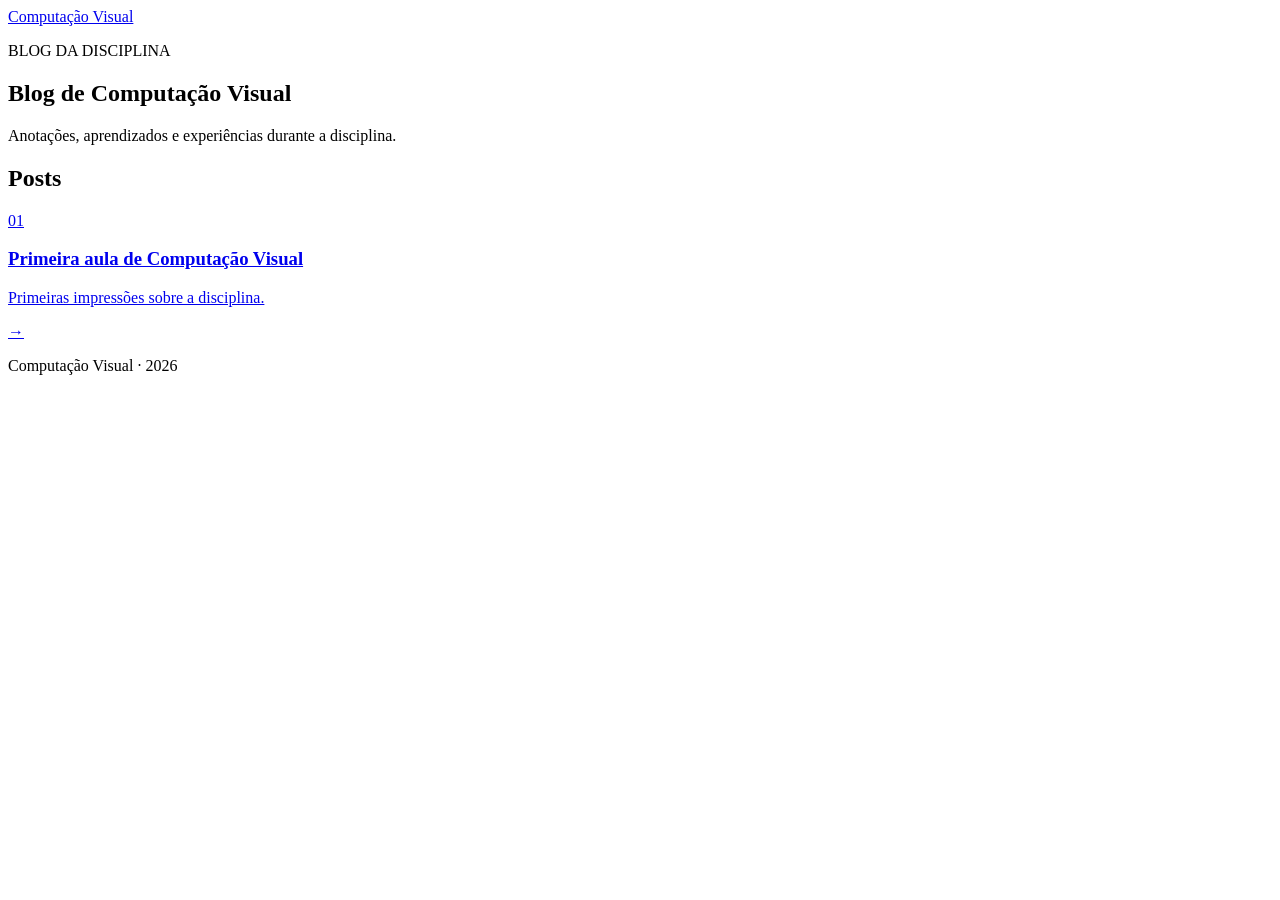
==== index.html @ 8c82c548 "improve post design" ====
<!DOCTYPE html>
<html lang="pt-BR">

<head>
    <meta charset="UTF-8">
    <meta name="viewport" content="width=device-width, initial-scale=1.0">

    <title>Blog Computação Visual</title>

    <link rel="stylesheet" href="style.css">
</head>

<body>

    <header>
        <div class="container">
            <a href="index.html" class="logo">
                Computação Visual
            </a>
        </div>
    </header>

    <main class="container">

        <section class="intro">
            <p class="label">BLOG DA DISCIPLINA</p>

            <h1>Blog de Computação Visual</h1>

            <p class="description">
                Anotações, aprendizados e experiências durante a disciplina.
            </p>
        </section>

        <section class="posts">

            <h2>Posts</h2>

            <a href="Posts/post1.html" class="post">

                <span class="number">01</span>

                <div class="post-info">
                    <h3>Primeira aula de Computação Visual</h3>
                    <p>Primeiras impressões sobre a disciplina.</p>
                </div>

                <span class="arrow">→</span>

            </a>

        </section>

    </main>

    <footer class="container">
        <p>Computação Visual · 2026</p>
    </footer>

</body>

</html>
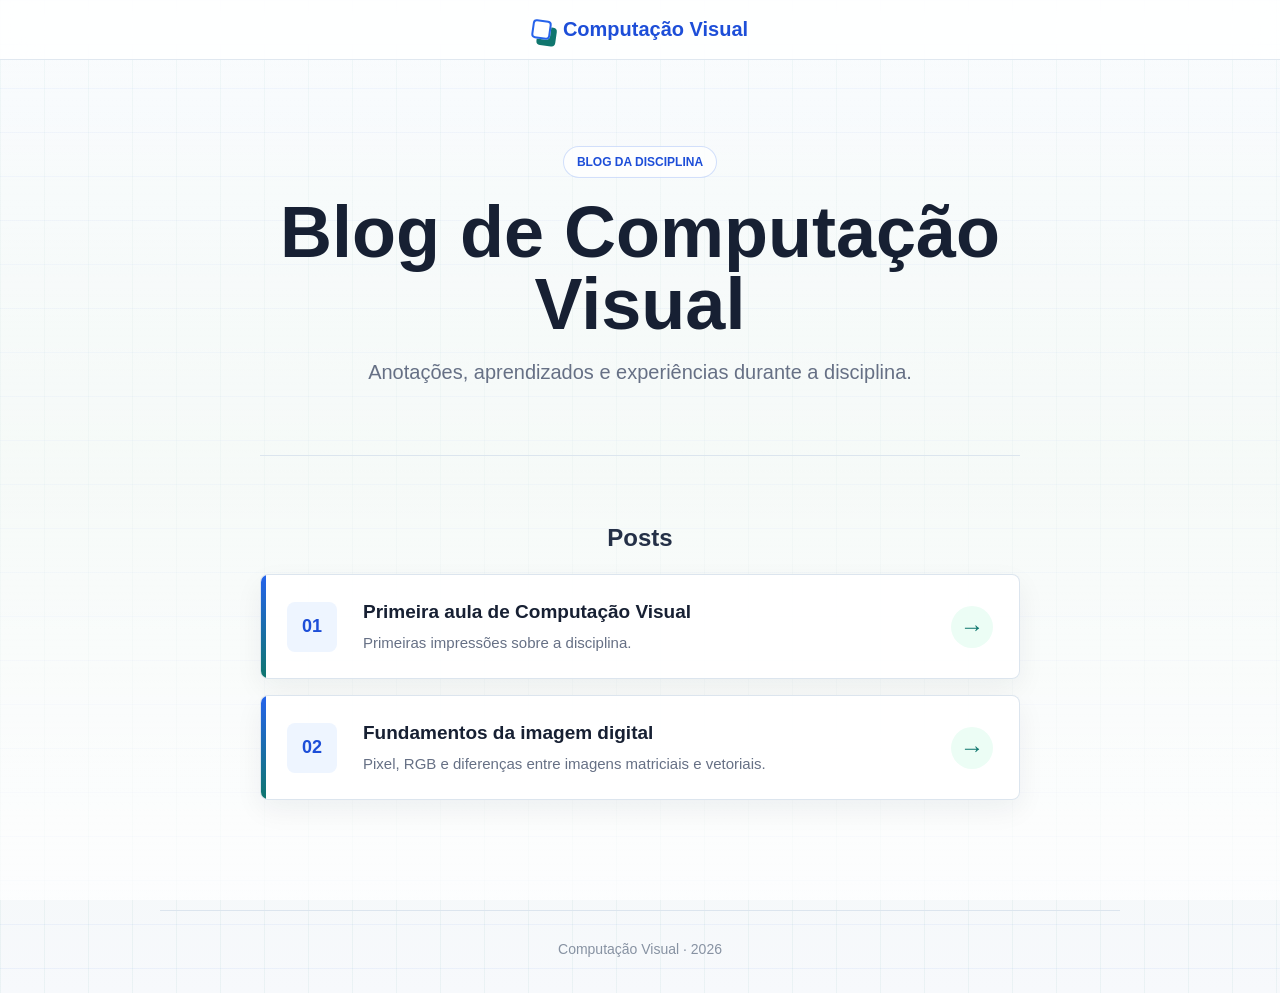
==== commit 409b92fb: "create second post" ====
--- a/index.html
+++ b/index.html
@@ -49,6 +49,19 @@
 
             </a>
 
+            <a href="Posts/post2.html" class="post">
+
+                <span class="number">02</span>
+
+                <div class="post-info">
+                    <h3>Fundamentos da imagem digital</h3>
+                    <p>Pixel, RGB e diferenças entre imagens matriciais e vetoriais.</p>
+                </div>
+
+                <span class="arrow">→</span>
+
+            </a>
+
         </section>
 
     </main>
@@ -59,4 +72,4 @@
 
 </body>
 
-</html>+</html>
--- a/style.css
+++ b/style.css
@@ -0,0 +1,377 @@
+* {
+    box-sizing: border-box;
+}
+
+:root {
+    --bg: #f4f7fb;
+    --surface: #ffffff;
+    --surface-soft: #f8fafc;
+    --text: #172033;
+    --muted: #667085;
+    --line: #dbe4ee;
+    --accent: #2563eb;
+    --accent-strong: #1d4ed8;
+    --accent-alt: #0f766e;
+    --shadow: 0 18px 45px rgba(23, 32, 51, 0.1);
+}
+
+html {
+    scroll-behavior: smooth;
+}
+
+body {
+    margin: 0;
+    min-height: 100vh;
+    font-family: "Segoe UI", Arial, Helvetica, sans-serif;
+    background:
+        linear-gradient(rgba(37, 99, 235, 0.055) 1px, transparent 1px),
+        linear-gradient(90deg, rgba(15, 118, 110, 0.05) 1px, transparent 1px),
+        linear-gradient(180deg, #f8fbff 0%, #eef6f2 48%, #f7f9fc 100%);
+    background-size: 44px 44px, 44px 44px, auto;
+    color: var(--text);
+}
+
+body::before {
+    content: "";
+    position: fixed;
+    inset: 0;
+    pointer-events: none;
+    background: linear-gradient(180deg, rgba(255, 255, 255, 0.2), rgba(255, 255, 255, 0.72));
+}
+
+.container {
+    position: relative;
+    z-index: 1;
+    width: min(100% - 32px, 960px);
+    margin-inline: auto;
+}
+
+/* Cabeçalho */
+
+header {
+    position: sticky;
+    top: 0;
+    z-index: 10;
+    padding: 18px 0;
+    border-bottom: 1px solid rgba(219, 228, 238, 0.85);
+    background: rgba(255, 255, 255, 0.82);
+    backdrop-filter: blur(18px);
+}
+
+header .container {
+    display: flex;
+    justify-content: center;
+}
+
+.logo {
+    display: inline-flex;
+    align-items: center;
+    gap: 12px;
+    color: var(--accent-strong);
+    font-size: 20px;
+    font-weight: 800;
+    text-decoration: none;
+}
+
+.logo::before {
+    content: "";
+    width: 15px;
+    height: 15px;
+    border: 2px solid var(--accent);
+    border-radius: 4px;
+    box-shadow: 6px 6px 0 var(--accent-alt);
+    transform: rotate(8deg);
+}
+
+/* Introdução */
+
+main {
+    padding-top: clamp(48px, 8vw, 86px);
+}
+
+.intro {
+    max-width: 760px;
+    margin: 0 auto;
+    padding-bottom: clamp(44px, 7vw, 66px);
+    border-bottom: 1px solid rgba(219, 228, 238, 0.95);
+    text-align: center;
+}
+
+.label {
+    display: inline-flex;
+    align-items: center;
+    justify-content: center;
+    margin: 0;
+    padding: 8px 13px;
+    border: 1px solid rgba(37, 99, 235, 0.2);
+    border-radius: 999px;
+    background: rgba(255, 255, 255, 0.74);
+    color: var(--accent-strong);
+    font-size: 12px;
+    font-weight: 800;
+    letter-spacing: 0;
+}
+
+.intro h1 {
+    margin: 18px 0 16px;
+    font-size: 72px;
+    line-height: 1;
+}
+
+.description {
+    max-width: 580px;
+    margin: 0 auto;
+    color: var(--muted);
+    font-size: 20px;
+    line-height: 1.65;
+}
+
+/* Posts */
+
+.posts {
+    max-width: 760px;
+    margin: clamp(42px, 7vw, 68px) auto 0;
+}
+
+.posts h2 {
+    margin: 0 0 22px;
+    color: #243047;
+    font-size: 24px;
+    text-align: center;
+}
+
+.post {
+    position: relative;
+    display: grid;
+    grid-template-columns: auto 1fr auto;
+    align-items: center;
+    gap: clamp(16px, 3vw, 26px);
+    overflow: hidden;
+    padding: 24px 26px;
+    border: 1px solid rgba(219, 228, 238, 0.95);
+    border-radius: 8px;
+    background: rgba(255, 255, 255, 0.9);
+    box-shadow: 0 10px 28px rgba(23, 32, 51, 0.06);
+    color: inherit;
+    text-decoration: none;
+    transition: transform 0.2s ease, border-color 0.2s ease, box-shadow 0.2s ease;
+}
+
+.post::before {
+    content: "";
+    position: absolute;
+    inset: 0 auto 0 0;
+    width: 5px;
+    background: linear-gradient(180deg, var(--accent), var(--accent-alt));
+}
+
+.post:hover,
+.post:focus-visible {
+    transform: translateY(-3px);
+    border-color: rgba(37, 99, 235, 0.35);
+    box-shadow: var(--shadow);
+    outline: none;
+}
+
+.number {
+    display: grid;
+    width: 50px;
+    height: 50px;
+    place-items: center;
+    border-radius: 8px;
+    background: #eef5ff;
+    color: var(--accent-strong);
+    font-size: 18px;
+    font-weight: 800;
+}
+
+.post-info {
+    min-width: 0;
+}
+
+.post-info h3 {
+    margin: 0 0 7px;
+    font-size: 19px;
+    line-height: 1.35;
+}
+
+.post-info p {
+    margin: 0;
+    color: var(--muted);
+    font-size: 15px;
+    line-height: 1.5;
+}
+
+.arrow {
+    display: grid;
+    width: 42px;
+    height: 42px;
+    place-items: center;
+    border-radius: 999px;
+    background: #ecfdf5;
+    color: var(--accent-alt);
+    font-size: 24px;
+    transition: transform 0.2s ease, background 0.2s ease, color 0.2s ease;
+}
+
+.post:hover .arrow,
+.post:focus-visible .arrow {
+    transform: translateX(4px);
+    background: var(--accent-alt);
+    color: #ffffff;
+}
+
+.post + .post {
+    margin-top: 16px;
+}
+
+/* Rodapé */
+
+footer {
+    margin-top: clamp(70px, 10vw, 110px);
+    padding: 30px 0 36px;
+    border-top: 1px solid rgba(219, 228, 238, 0.95);
+    color: #8792a2;
+    font-size: 14px;
+    text-align: center;
+}
+
+footer p {
+    margin: 0;
+}
+
+/* Página do post */
+
+.post-page {
+    max-width: 760px;
+    margin: 0 auto;
+}
+
+.back {
+    display: inline-flex;
+    align-items: center;
+    justify-content: center;
+    margin-bottom: 38px;
+    padding: 10px 15px;
+    border: 1px solid rgba(37, 99, 235, 0.18);
+    border-radius: 999px;
+    background: rgba(255, 255, 255, 0.82);
+    color: var(--accent-strong);
+    font-size: 14px;
+    font-weight: 800;
+    text-decoration: none;
+    transition: border-color 0.2s ease, transform 0.2s ease, box-shadow 0.2s ease;
+}
+
+.back:hover,
+.back:focus-visible {
+    transform: translateY(-2px);
+    border-color: rgba(37, 99, 235, 0.35);
+    box-shadow: 0 10px 24px rgba(23, 32, 51, 0.08);
+    outline: none;
+}
+
+.post-header {
+    padding-bottom: 36px;
+    border-bottom: 1px solid rgba(219, 228, 238, 0.95);
+    text-align: center;
+}
+
+.post-header h1 {
+    margin: 18px 0 16px;
+    font-size: 56px;
+    line-height: 1.08;
+}
+
+.date {
+    margin: 0;
+    color: #8792a2;
+    font-size: 15px;
+}
+
+.post-content {
+    max-width: 700px;
+    margin: 0 auto;
+    padding-top: 14px;
+}
+
+.post-content h2 {
+    margin: 42px 0 14px;
+    padding-left: 16px;
+    border-left: 4px solid var(--accent-alt);
+    color: #243047;
+    font-size: 28px;
+    line-height: 1.25;
+}
+
+.post-content p {
+    margin: 0 0 21px;
+    color: #465267;
+    font-size: 18px;
+    line-height: 1.85;
+}
+
+.post-content em {
+    padding: 0 4px;
+    border-radius: 4px;
+    background: #e7f8f3;
+    color: #0d6b63;
+    font-style: normal;
+    font-weight: 700;
+}
+
+@media (max-width: 640px) {
+    .container {
+        width: min(100% - 24px, 960px);
+    }
+
+    header {
+        padding: 15px 0;
+    }
+
+    .logo {
+        font-size: 18px;
+    }
+
+    main {
+        padding-top: 40px;
+    }
+
+    .intro h1 {
+        font-size: 42px;
+    }
+
+    .description {
+        font-size: 17px;
+    }
+
+    .post {
+        grid-template-columns: 1fr;
+        padding: 24px 18px;
+        text-align: center;
+    }
+
+    .post::before {
+        inset: 0 0 auto 0;
+        width: auto;
+        height: 5px;
+    }
+
+    .number,
+    .arrow {
+        margin-inline: auto;
+    }
+
+    .post-header h1 {
+        font-size: 36px;
+    }
+
+    .post-content h2 {
+        padding-left: 12px;
+        font-size: 23px;
+    }
+
+    .post-content p {
+        font-size: 17px;
+    }
+}
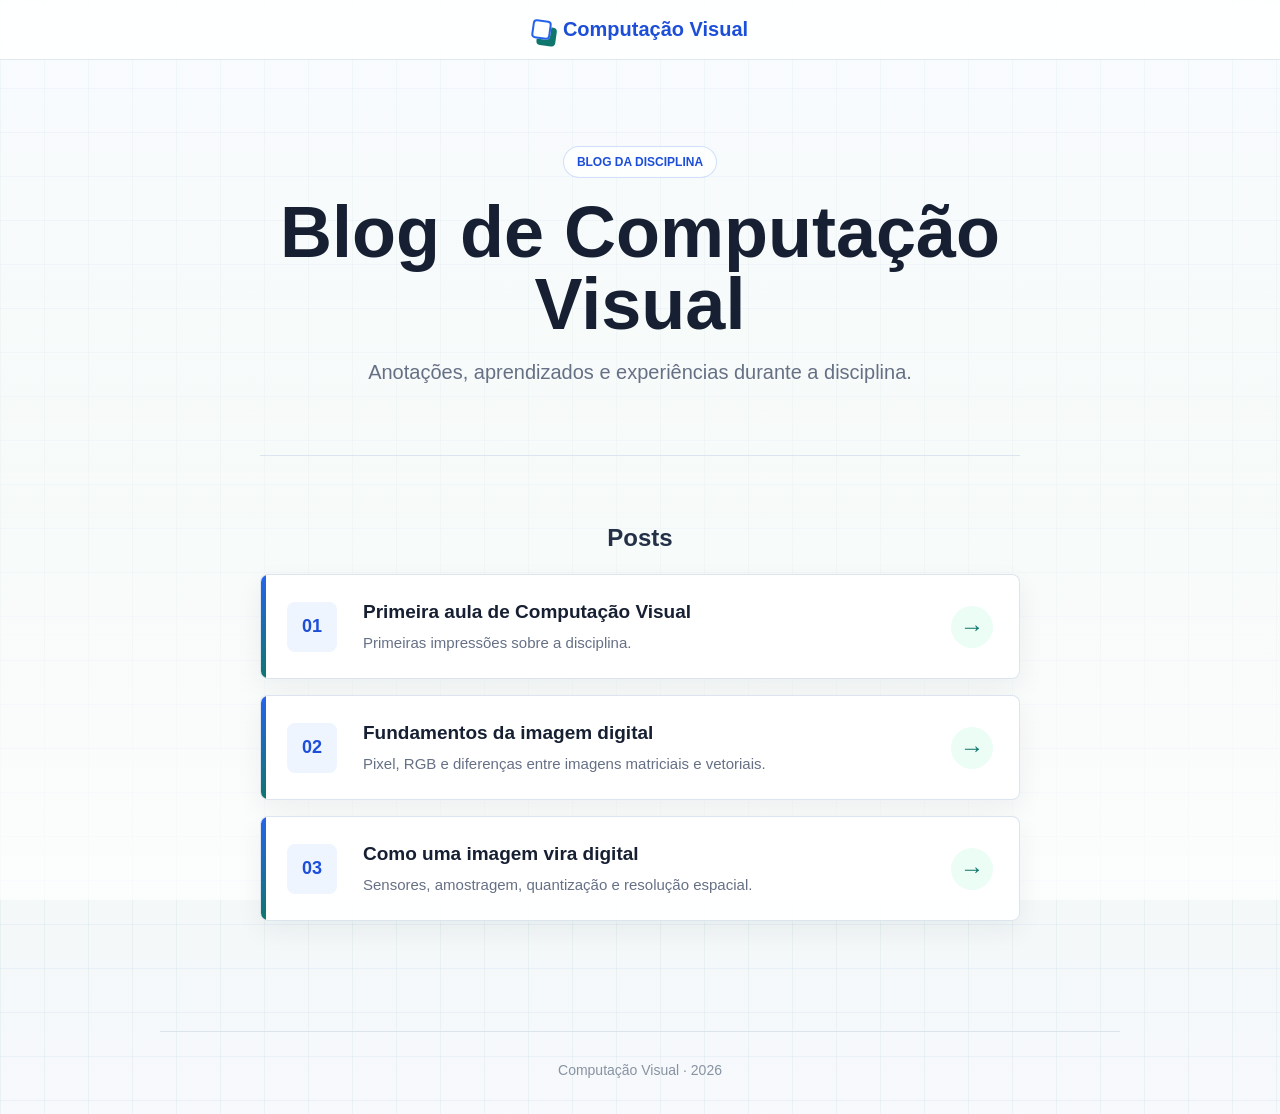
==== commit c7441cb3: "create post 3" ====
--- a/index.html
+++ b/index.html
@@ -62,6 +62,19 @@
 
             </a>
 
+            <a href="Posts/post3.html" class="post">
+
+                <span class="number">03</span>
+
+                <div class="post-info">
+                    <h3>Como uma imagem vira digital</h3>
+                    <p>Sensores, amostragem, quantização e resolução espacial.</p>
+                </div>
+
+                <span class="arrow">→</span>
+
+            </a>
+
         </section>
 
     </main>
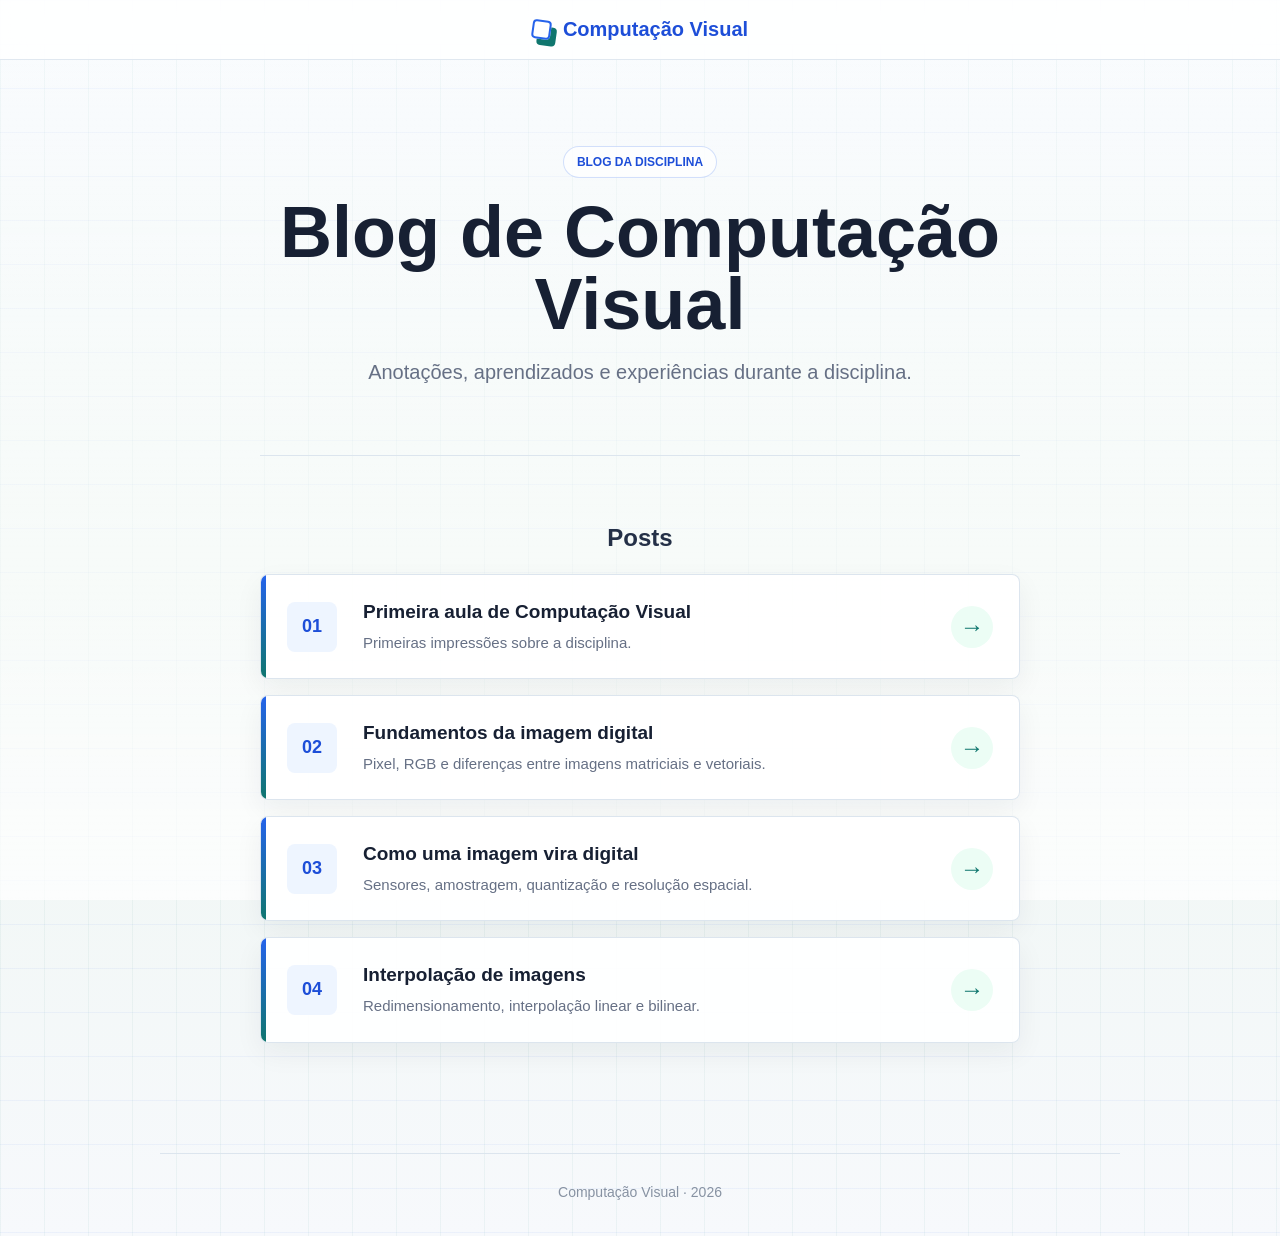
==== commit 635b864b: "create post 4" ====
--- a/index.html
+++ b/index.html
@@ -75,6 +75,19 @@
 
             </a>
 
+            <a href="Posts/post4.html" class="post">
+
+                <span class="number">04</span>
+
+                <div class="post-info">
+                    <h3>Interpolação de imagens</h3>
+                    <p>Redimensionamento, interpolação linear e bilinear.</p>
+                </div>
+
+                <span class="arrow">→</span>
+
+            </a>
+
         </section>
 
     </main>
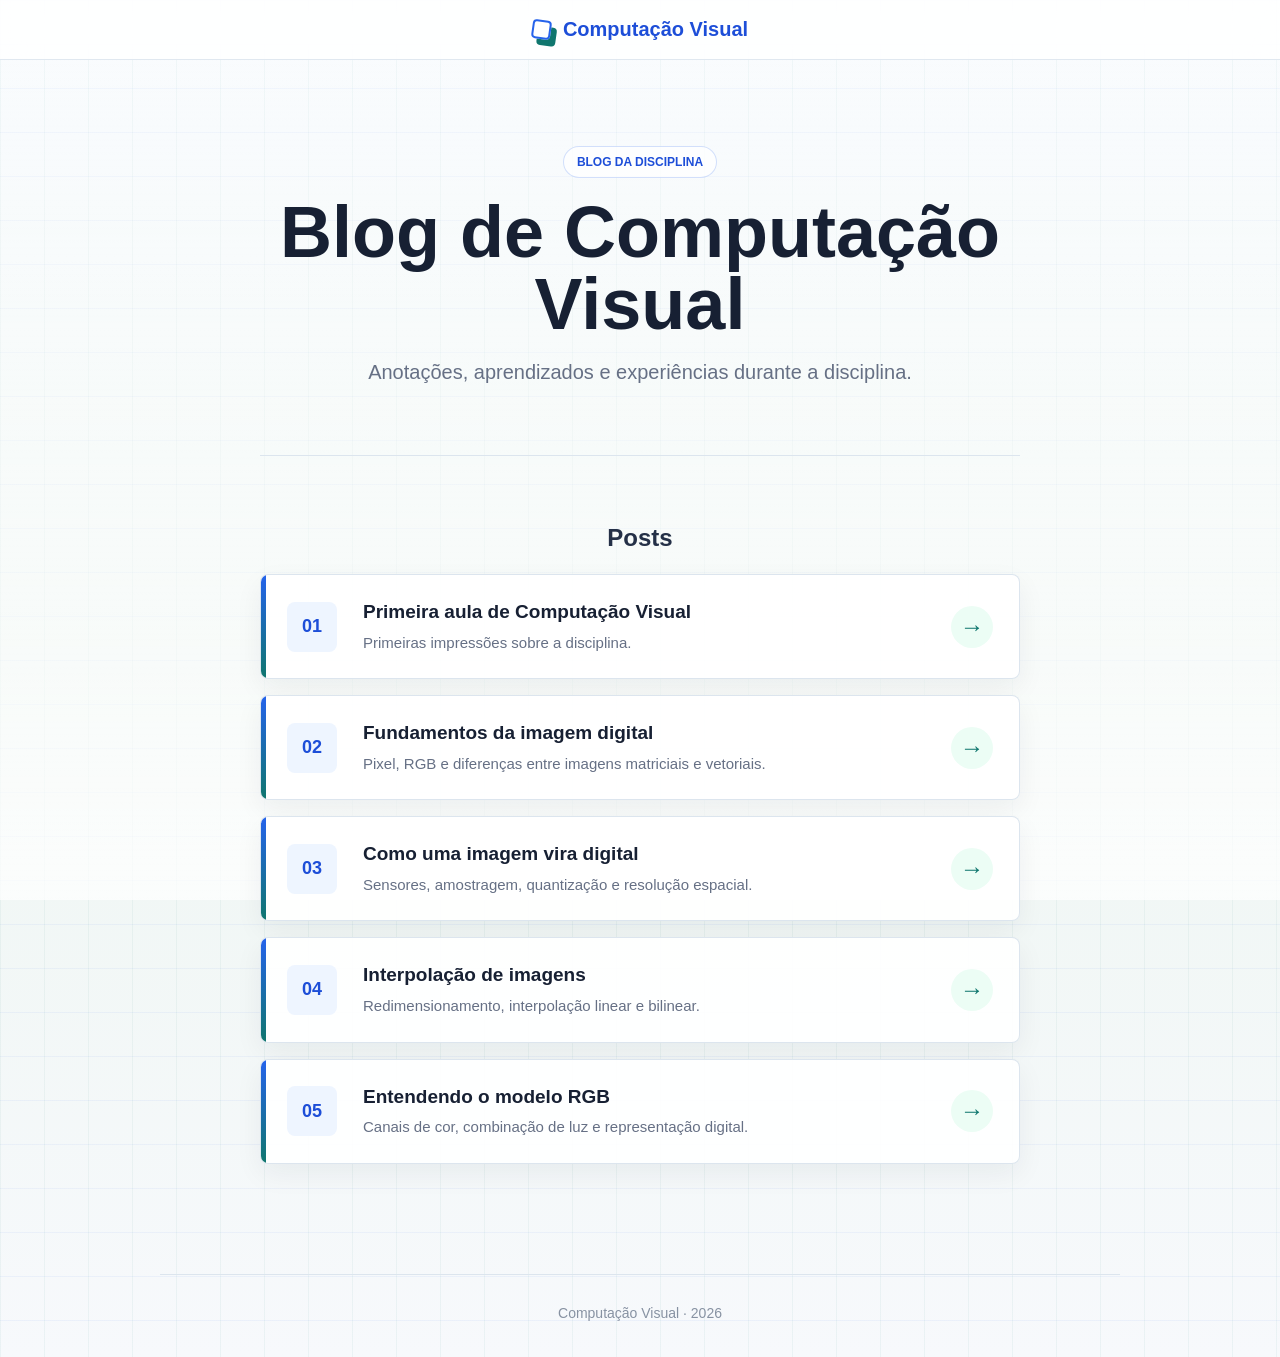
==== commit c8f8554e: "create post 5" ====
--- a/index.html
+++ b/index.html
@@ -88,6 +88,19 @@
 
             </a>
 
+            <a href="Posts/post5.html" class="post">
+
+                <span class="number">05</span>
+
+                <div class="post-info">
+                    <h3>Entendendo o modelo RGB</h3>
+                    <p>Canais de cor, combinação de luz e representação digital.</p>
+                </div>
+
+                <span class="arrow">→</span>
+
+            </a>
+
         </section>
 
     </main>
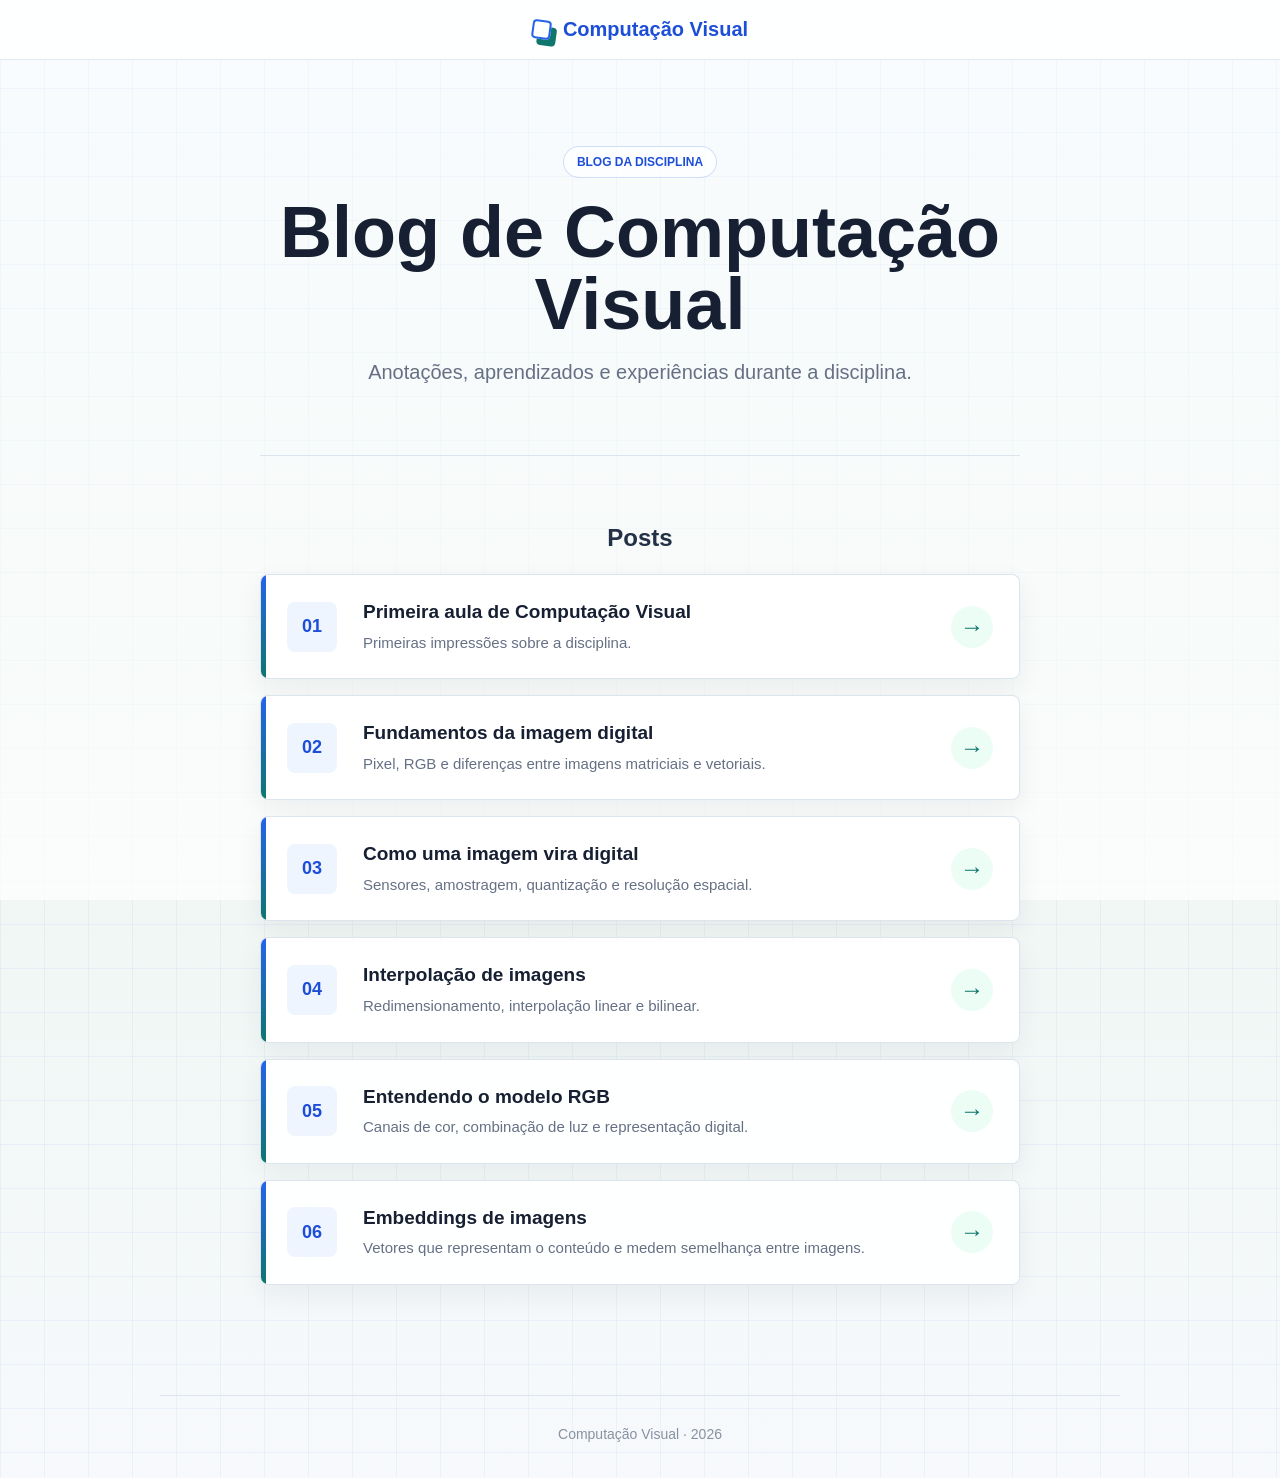
==== commit 48574357: "new ppost" ====
--- a/index.html
+++ b/index.html
@@ -101,6 +101,19 @@
 
             </a>
 
+            <a href="Posts/post6.html" class="post">
+
+                <span class="number">06</span>
+
+                <div class="post-info">
+                    <h3>Embeddings de imagens</h3>
+                    <p>Vetores que representam o conteúdo e medem semelhança entre imagens.</p>
+                </div>
+
+                <span class="arrow">→</span>
+
+            </a>
+
         </section>
 
     </main>
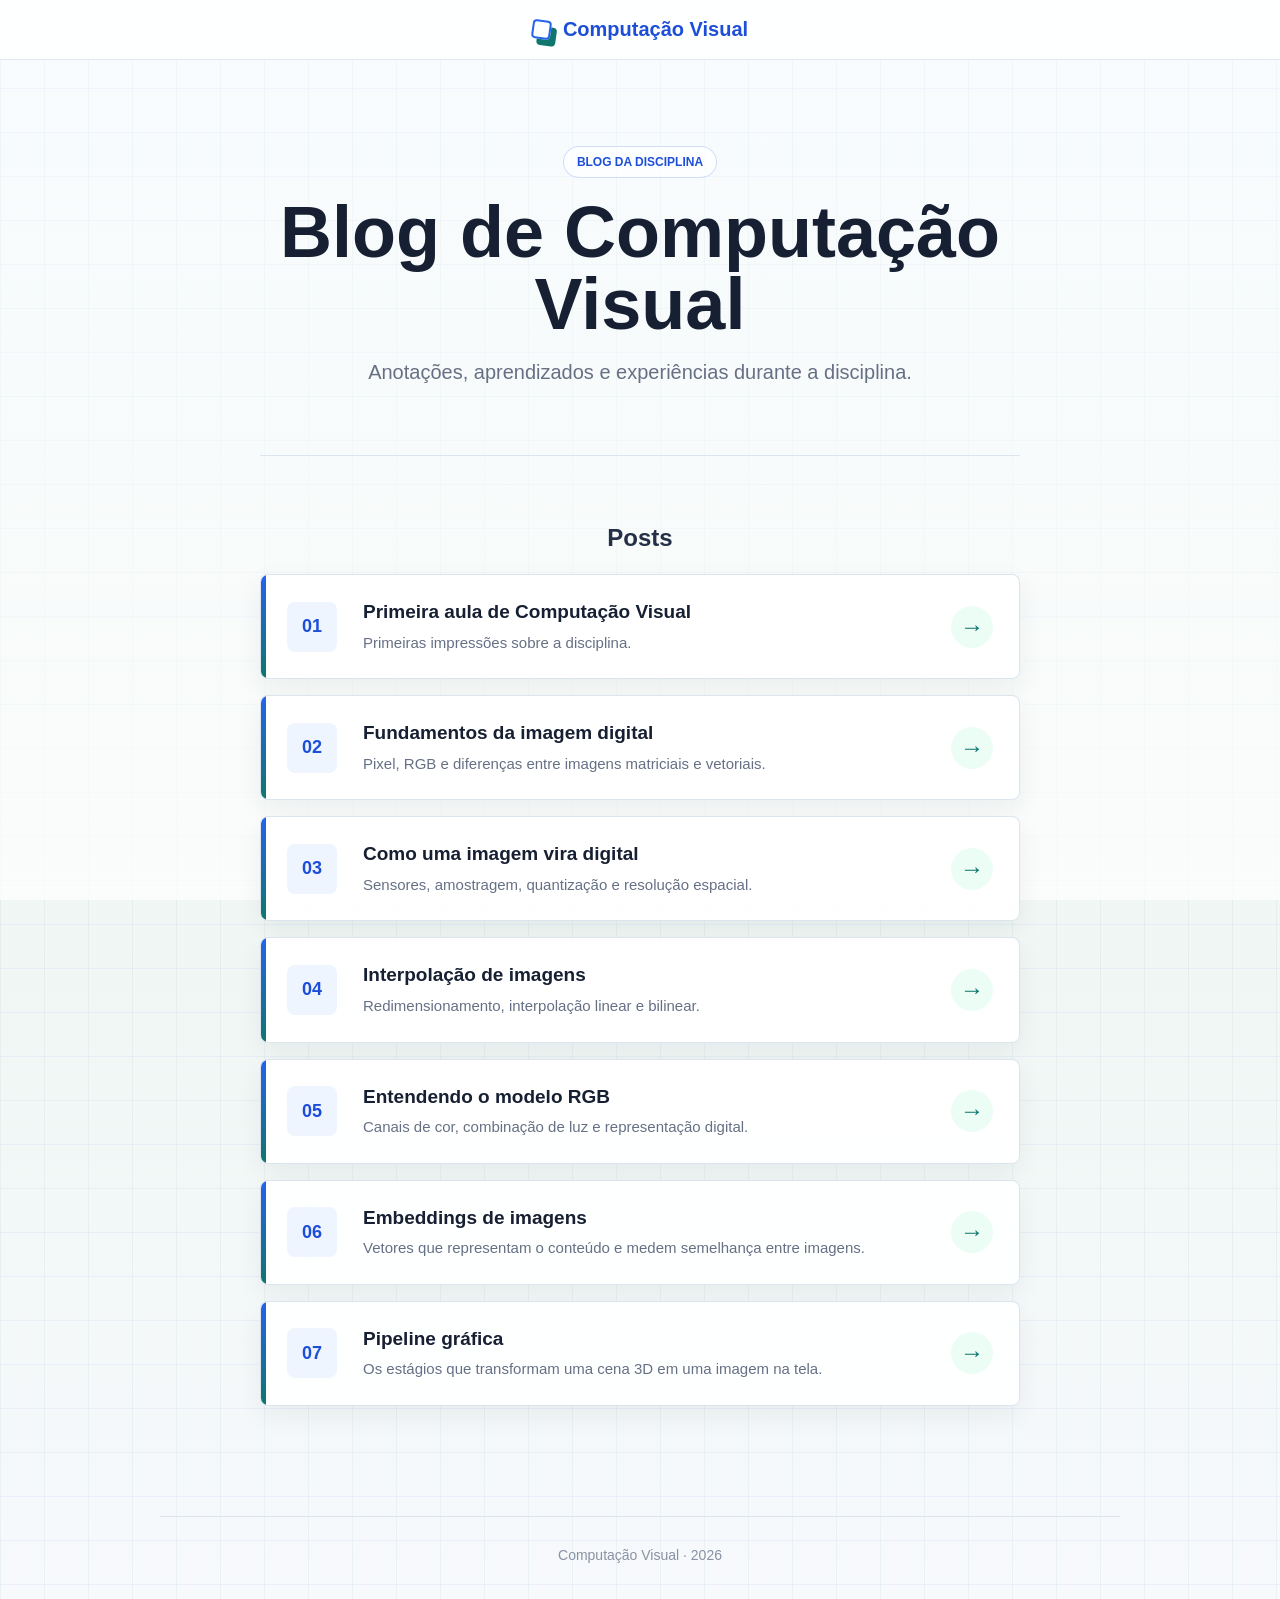
==== commit cb02104e: "new post 07" ====
--- a/index.html
+++ b/index.html
@@ -114,6 +114,19 @@
 
             </a>
 
+            <a href="Posts/post7.html" class="post">
+
+                <span class="number">07</span>
+
+                <div class="post-info">
+                    <h3>Pipeline gráfica</h3>
+                    <p>Os estágios que transformam uma cena 3D em uma imagem na tela.</p>
+                </div>
+
+                <span class="arrow">→</span>
+
+            </a>
+
         </section>
 
     </main>
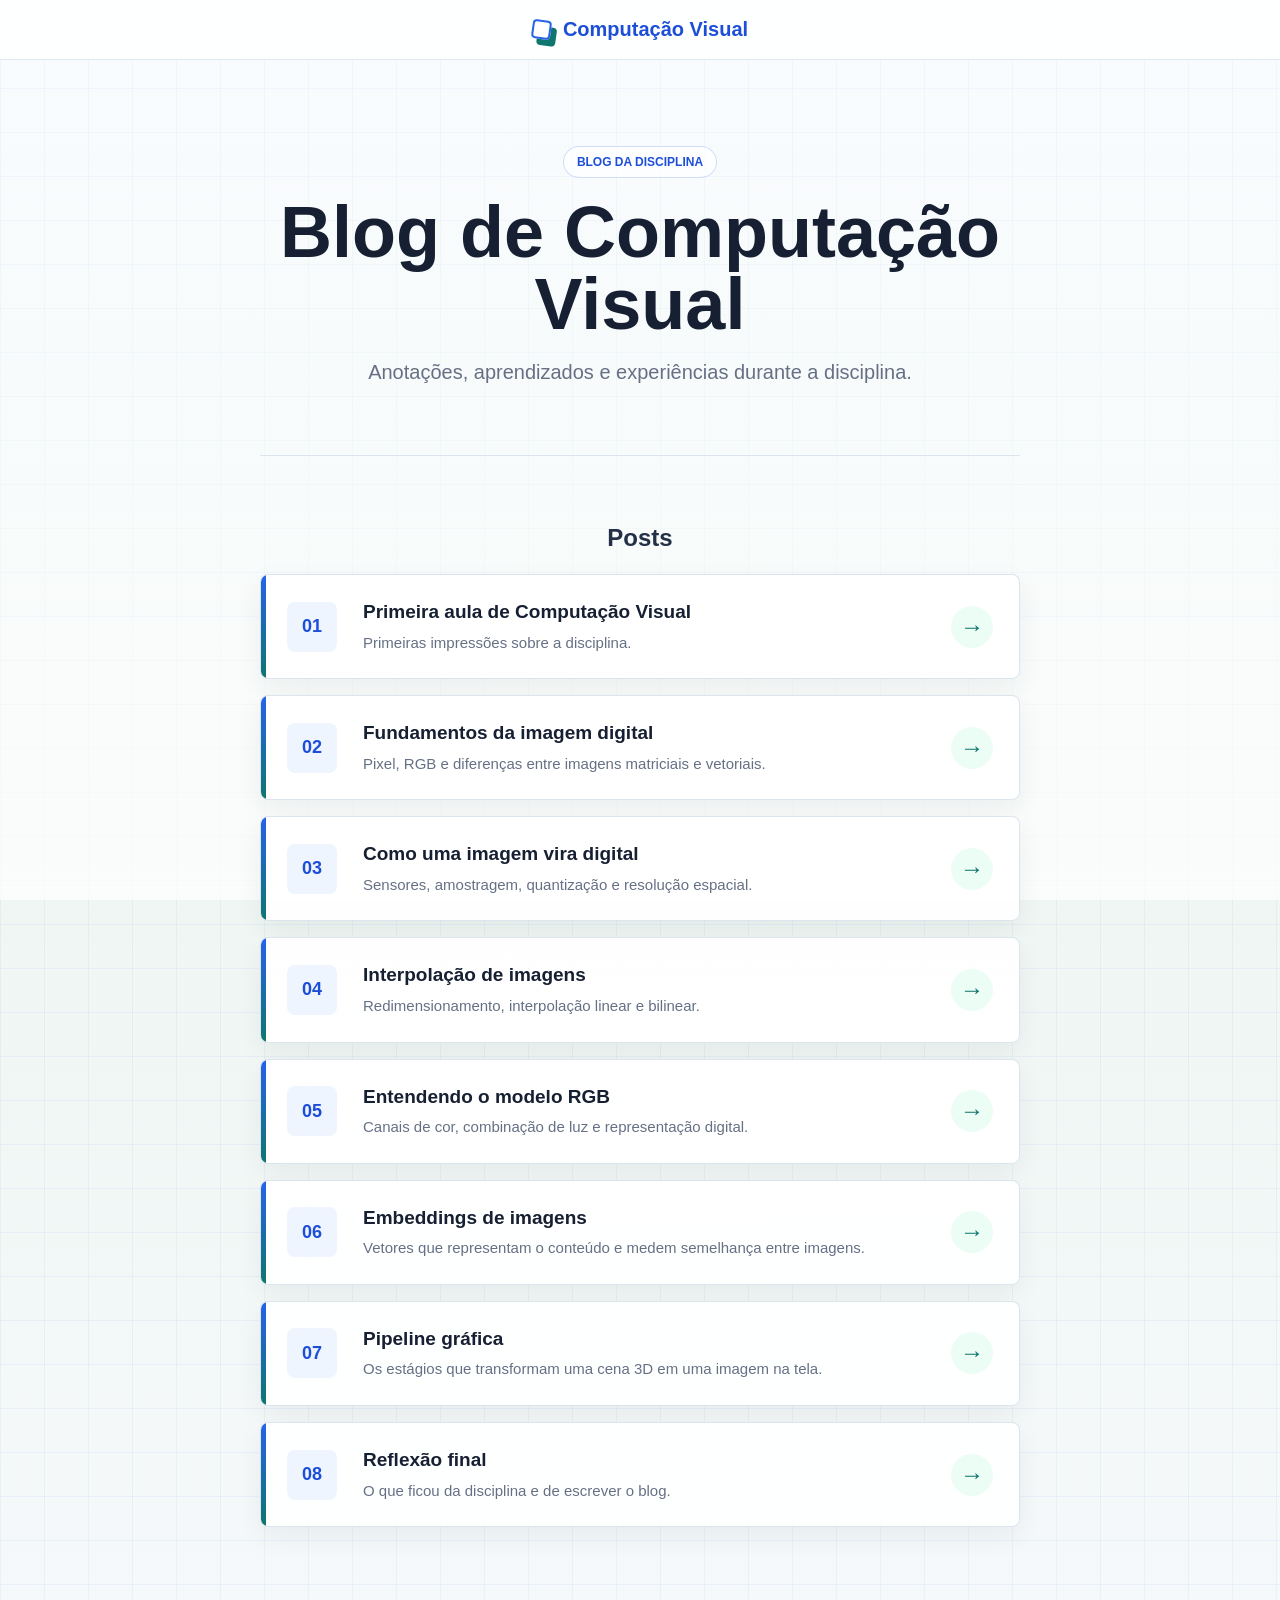
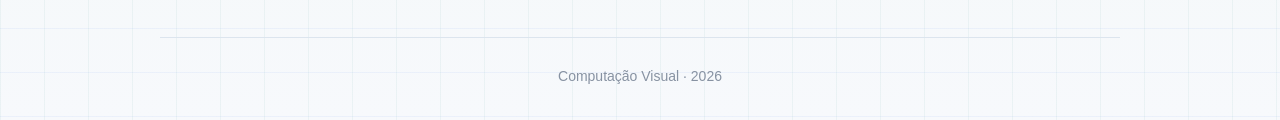
==== commit d4355cdd: "add post 8" ====
--- a/index.html
+++ b/index.html
@@ -127,6 +127,19 @@
 
             </a>
 
+            <a href="Posts/post8.html" class="post">
+
+                <span class="number">08</span>
+
+                <div class="post-info">
+                    <h3>Reflexão final</h3>
+                    <p>O que ficou da disciplina e de escrever o blog.</p>
+                </div>
+
+                <span class="arrow">→</span>
+
+            </a>
+
         </section>
 
     </main>
--- a/style.css
+++ b/style.css
@@ -311,6 +311,18 @@
     line-height: 1.85;
 }
 
+.post-content ul {
+    margin: 0 0 21px;
+    padding-left: 24px;
+}
+
+.post-content li {
+    margin-bottom: 10px;
+    color: #465267;
+    font-size: 18px;
+    line-height: 1.85;
+}
+
 .post-content em {
     padding: 0 4px;
     border-radius: 4px;
@@ -371,7 +383,8 @@
         font-size: 23px;
     }
 
-    .post-content p {
+    .post-content p,
+    .post-content li {
         font-size: 17px;
     }
 }
